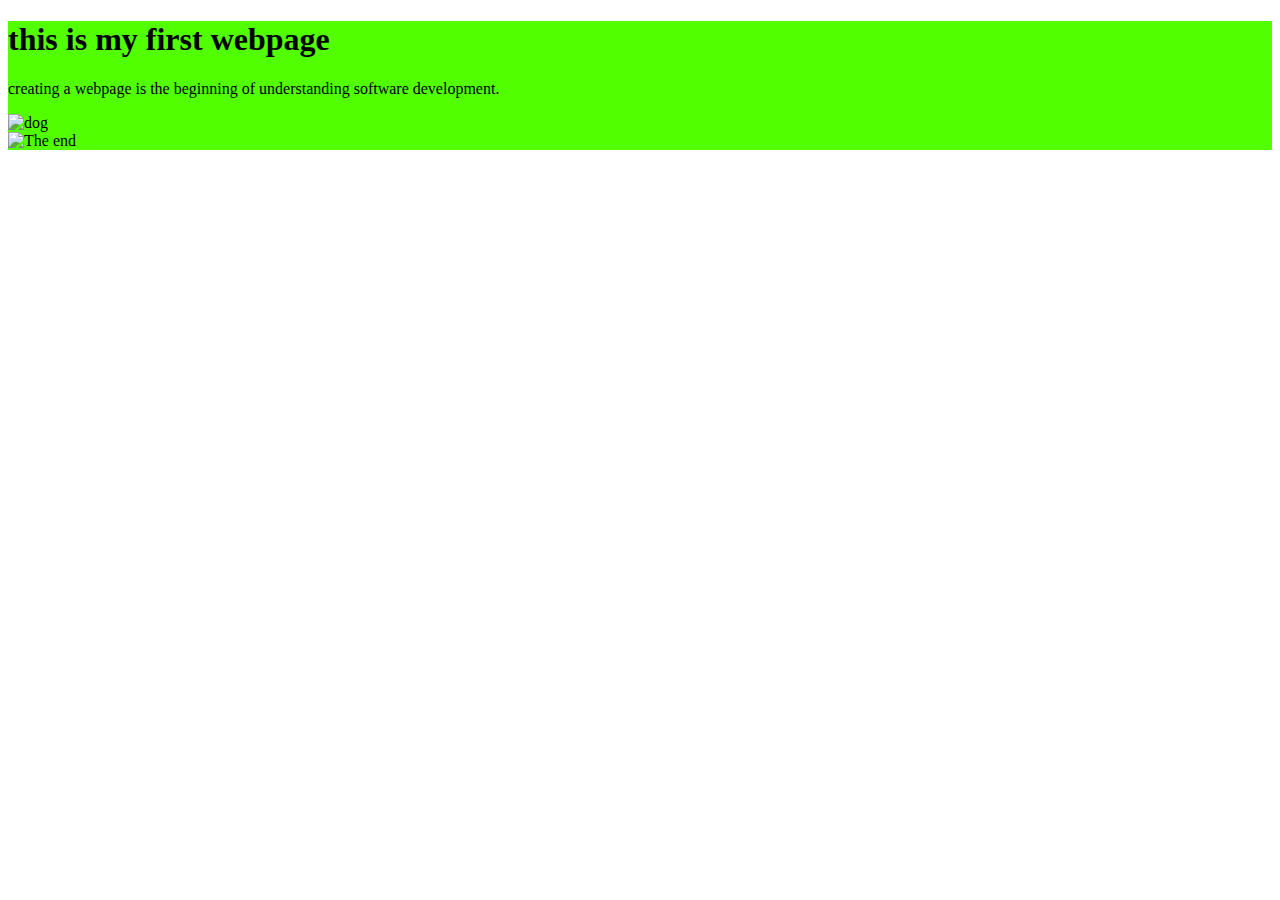
==== ernest.html @ 15bcd455 "add style" ====
<!DOCTYPE html>
<html lang="en">
<head>
    <title>software engineering</title>
    <link rel="stylesheet" href="styles.css">
</head>
<body>
    <div class="container">
    <h1><strong>this is my first webpage</strong></h1>
      <p>creating a webpage is the beginning of understanding software development. <img src="https://wallpaperaccess.com/full/4286357.png" alt=""></p><img src="https://cliparting.com/wp-content/uploads/2018/03/cool-pictures-2018-2.jpg" alt="dog"><footer><img src="https://archziner.com/wp-content/uploads/2020/07/it-movie-inspired-super-cool-wallpapers-loser-lover-neon-sign-on-black-background.jpg" alt="The end"></footer>
    </div>
</body>
</html>
---- styles.css ----
.container
    {
        background-color: hsl(101, 100%, 50%);
    }
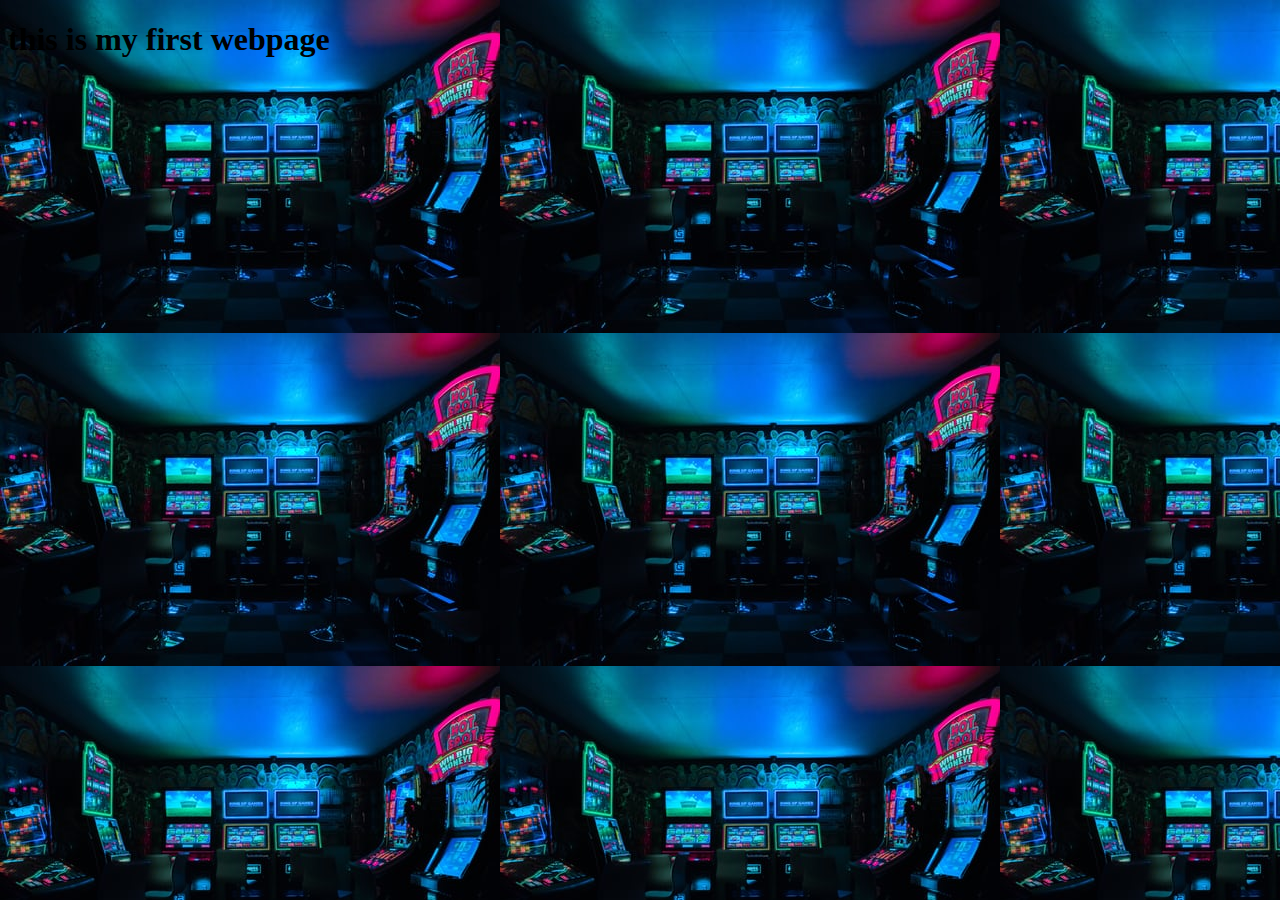
==== commit 134dc0b9: "container" ====
--- a/ernest.html
+++ b/ernest.html
@@ -1,13 +1,18 @@
 <!DOCTYPE html>
 <html lang="en">
 <head>
-    <title>software engineering</title>
+    <title></title>
     <link rel="stylesheet" href="styles.css">
 </head>
 <body>
     <div class="container">
     <h1><strong>this is my first webpage</strong></h1>
-      <p>creating a webpage is the beginning of understanding software development. <img src="https://wallpaperaccess.com/full/4286357.png" alt=""></p><img src="https://cliparting.com/wp-content/uploads/2018/03/cool-pictures-2018-2.jpg" alt="dog"><footer><img src="https://archziner.com/wp-content/uploads/2020/07/it-movie-inspired-super-cool-wallpapers-loser-lover-neon-sign-on-black-background.jpg" alt="The end"></footer>
+    <p>
+    
+
+    </p>
+
+   
     </div>
 </body>
 </html>--- a/styles.css
+++ b/styles.css
@@ -1,5 +1,6 @@
-.container
-    {
-        background-color: hsl(101, 100%, 50%);
-    }
-    +body{
+    background-image: url(images/gaming.jpeg);
+}
+.fox{
+    width: 290px;
+}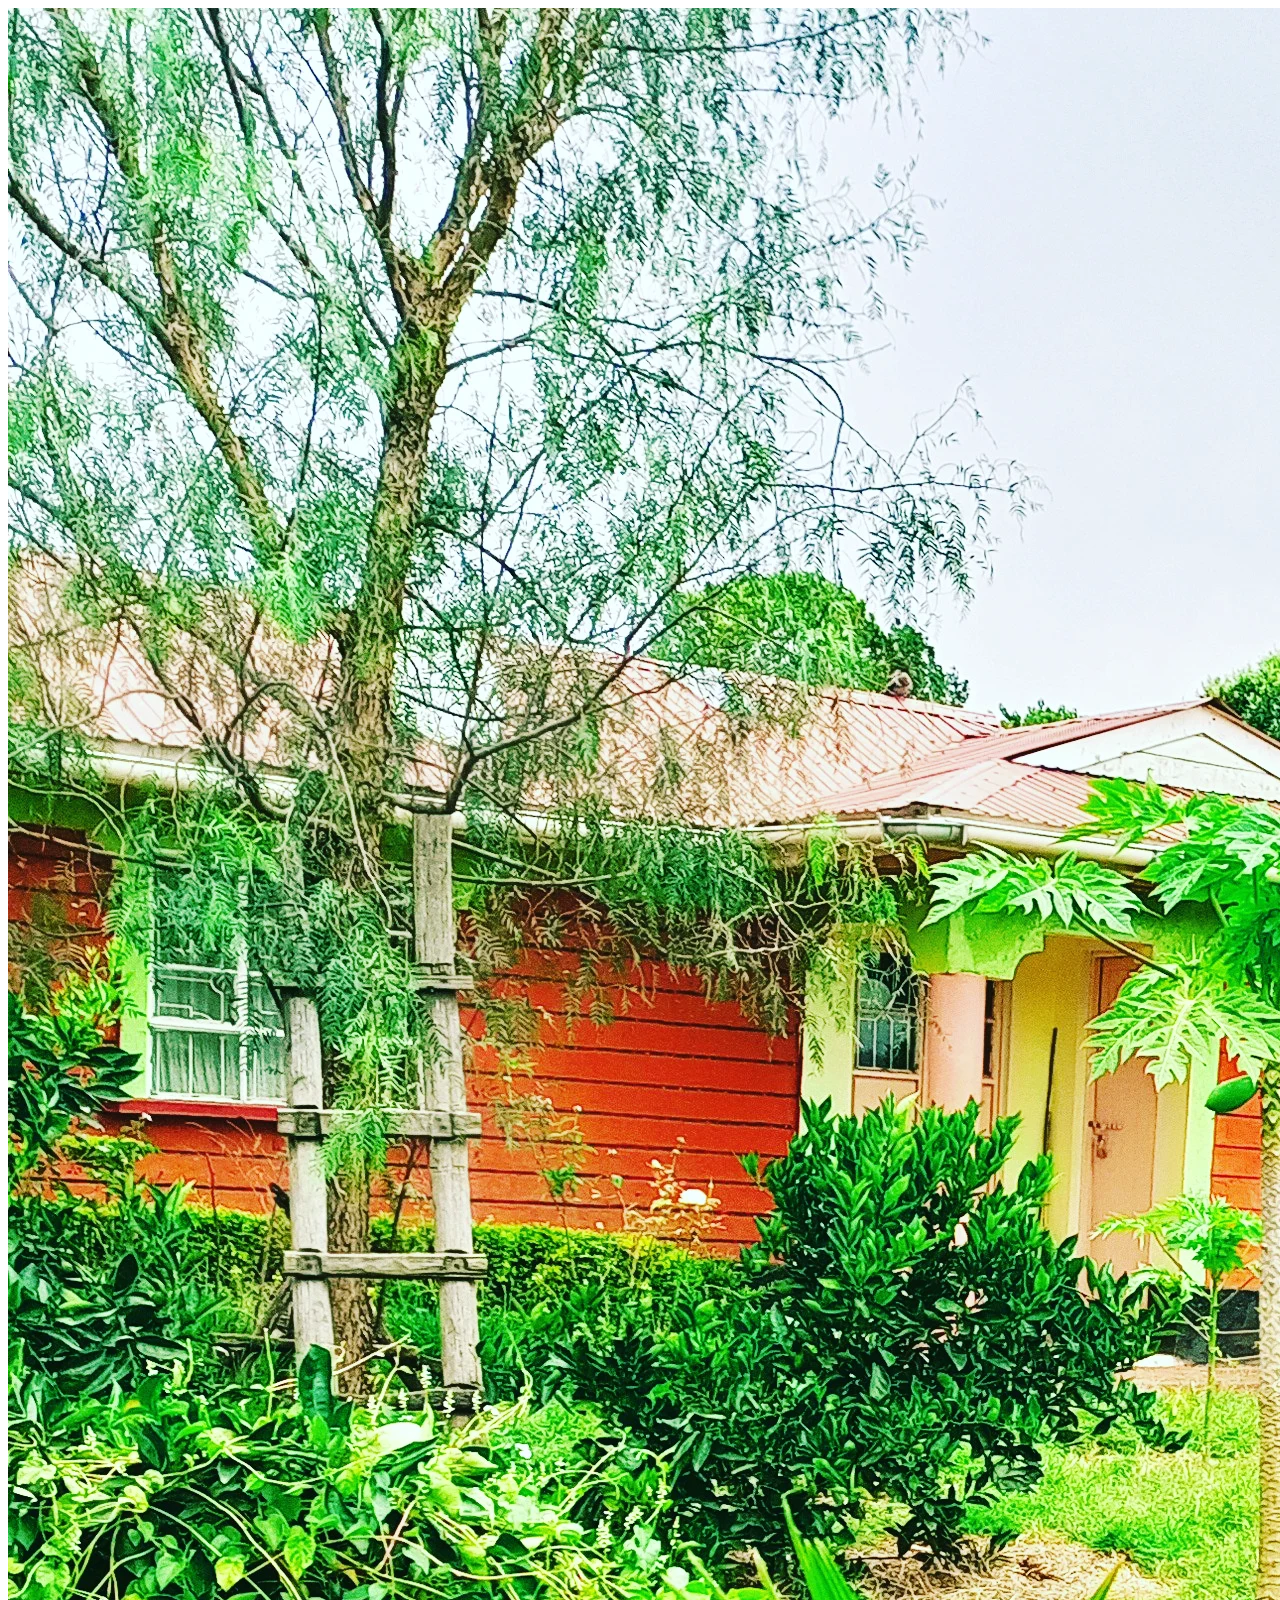
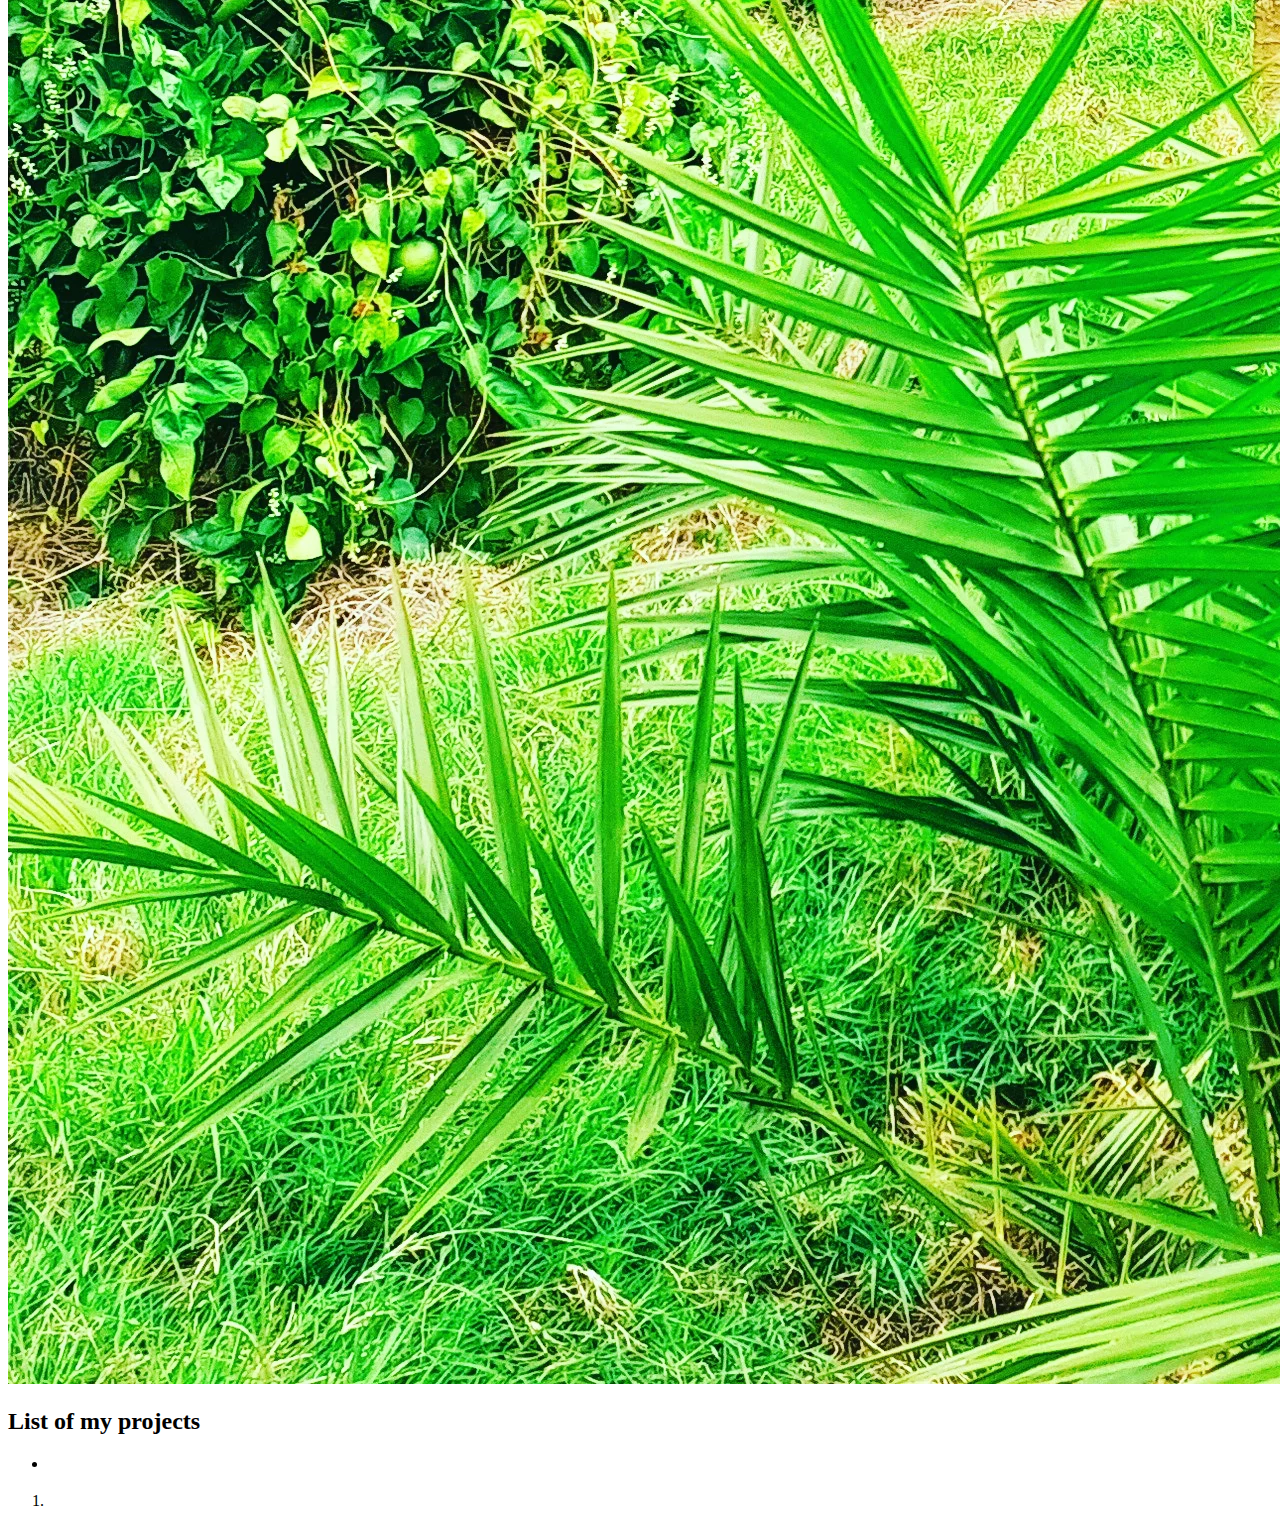
==== commit 8e0152a7: "images/ernest.webp" ====
--- a/ernest.html
+++ b/ernest.html
@@ -1,18 +1,26 @@
 <!DOCTYPE html>
 <html lang="en">
 <head>
-    <title></title>
+    <title><em>Ernest Cheruiyot</em></title>
     <link rel="stylesheet" href="styles.css">
 </head>
 <body>
     <div class="container">
-    <h1><strong>this is my first webpage</strong></h1>
-    <p>
-    
+     <img src="images/ernest.webp" alt="ernest">
+       <h2><strong>List of my projects</strong></h2>
+         <ul>
+             <li>
 
-    </p>
+             </li>
+         </ul>
+         <ol>
+             <li>
+                 <p>
+                     <h3></h3>
 
-   
+                 </p>
+             </li>
+         </ol>
     </div>
 </body>
 </html>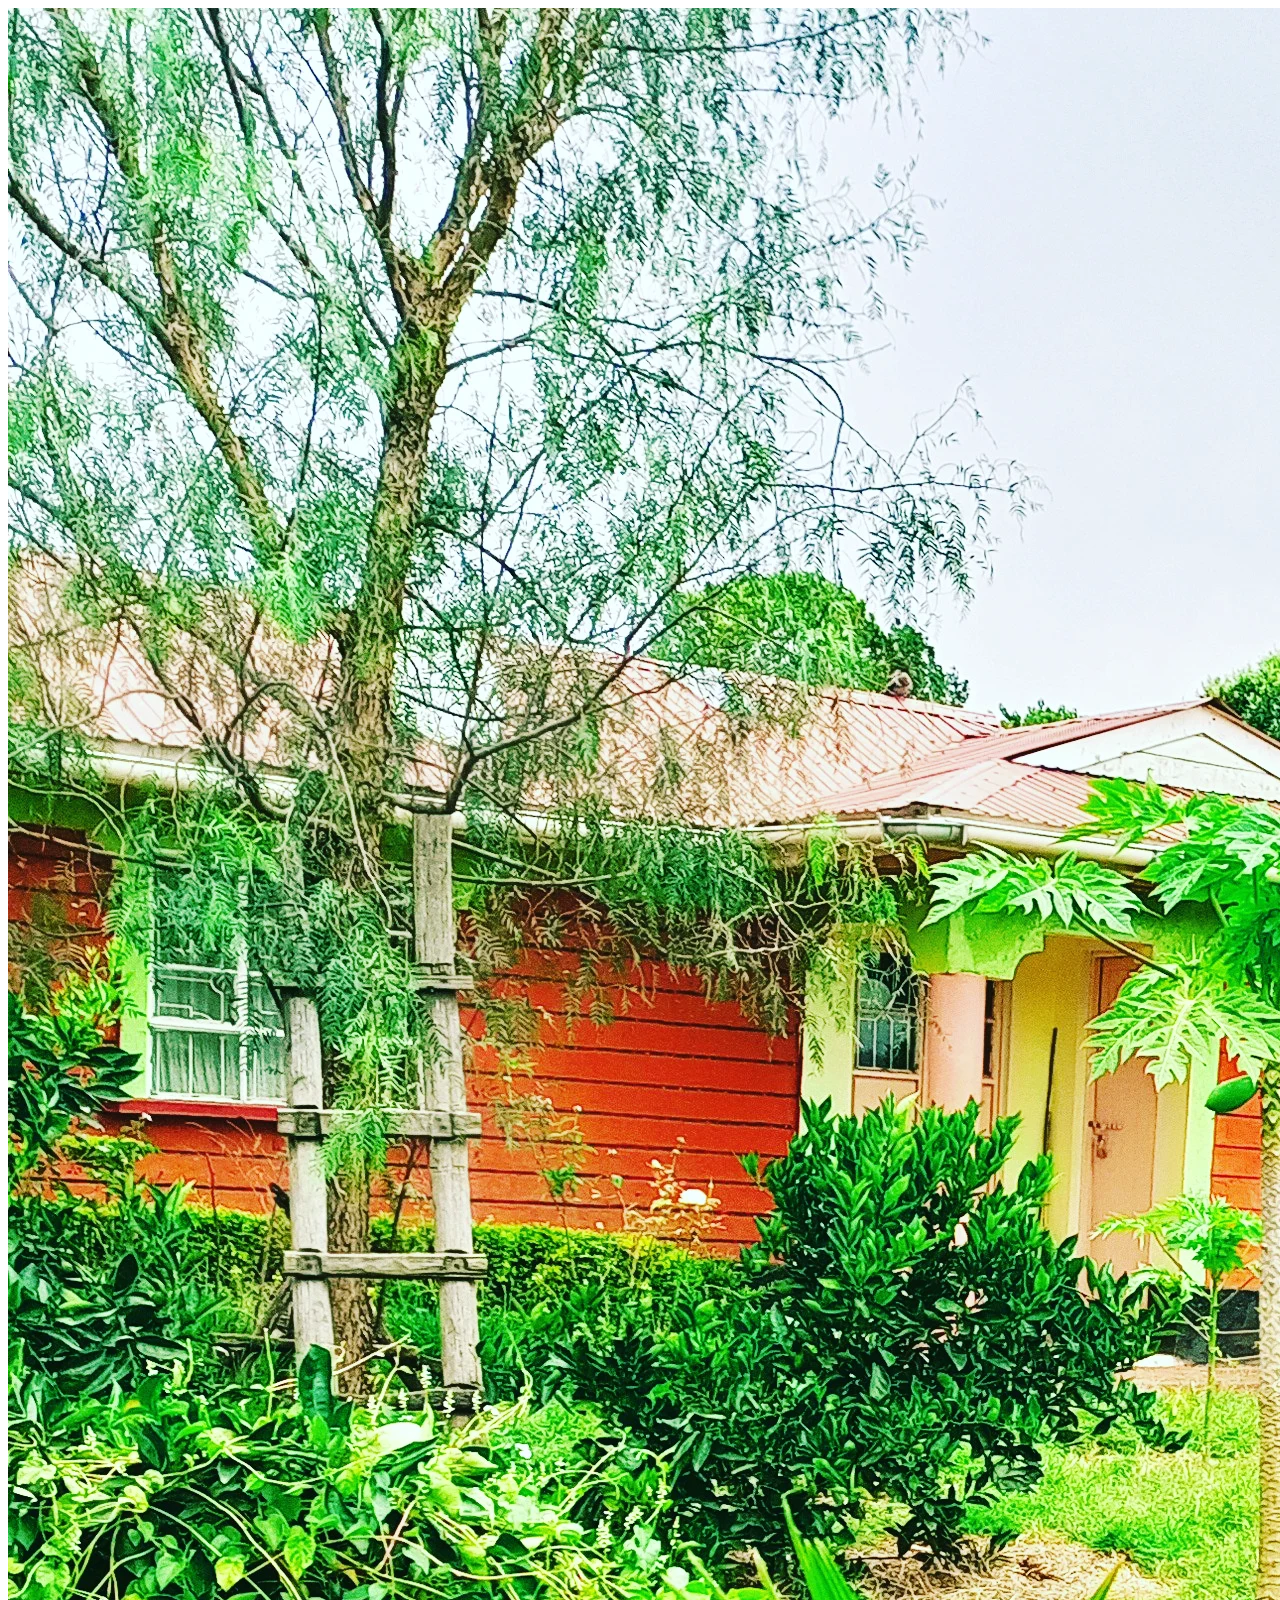
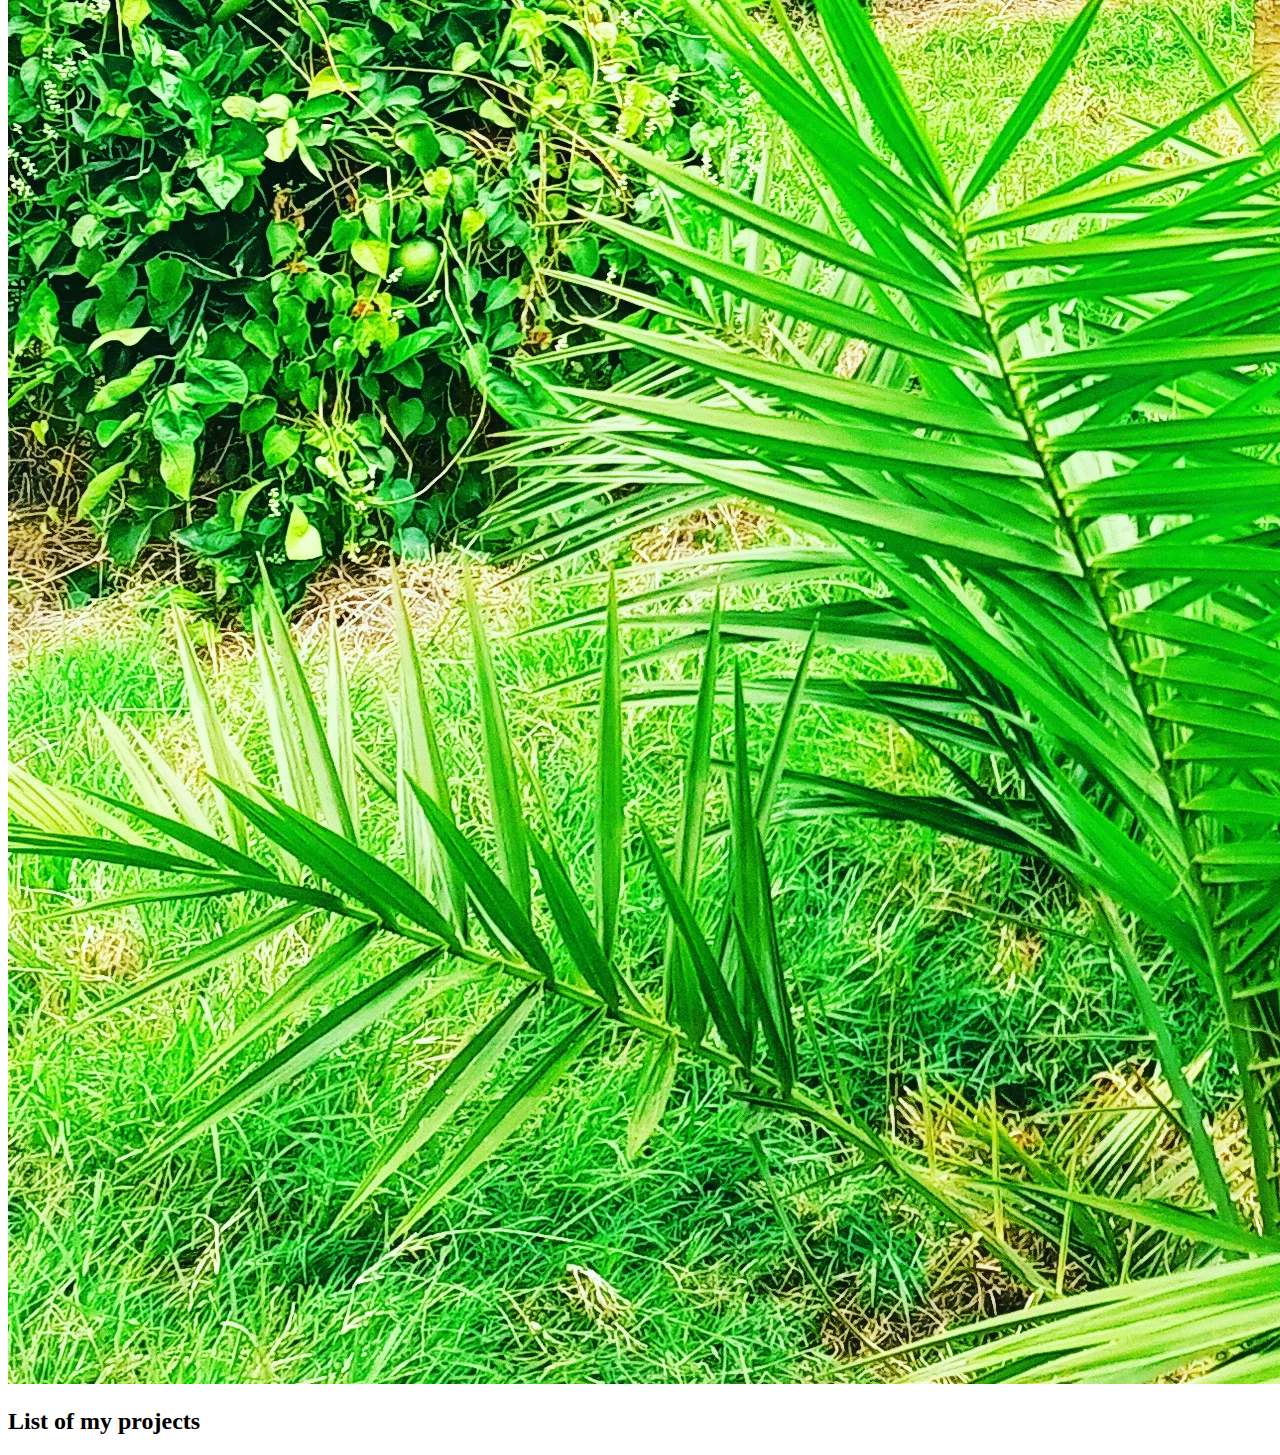
==== commit 92486d67: "List of my projects" ====
--- a/ernest.html
+++ b/ernest.html
@@ -8,19 +8,6 @@
     <div class="container">
      <img src="images/ernest.webp" alt="ernest">
        <h2><strong>List of my projects</strong></h2>
-         <ul>
-             <li>
-
-             </li>
-         </ul>
-         <ol>
-             <li>
-                 <p>
-                     <h3></h3>
-
-                 </p>
-             </li>
-         </ol>
     </div>
 </body>
 </html>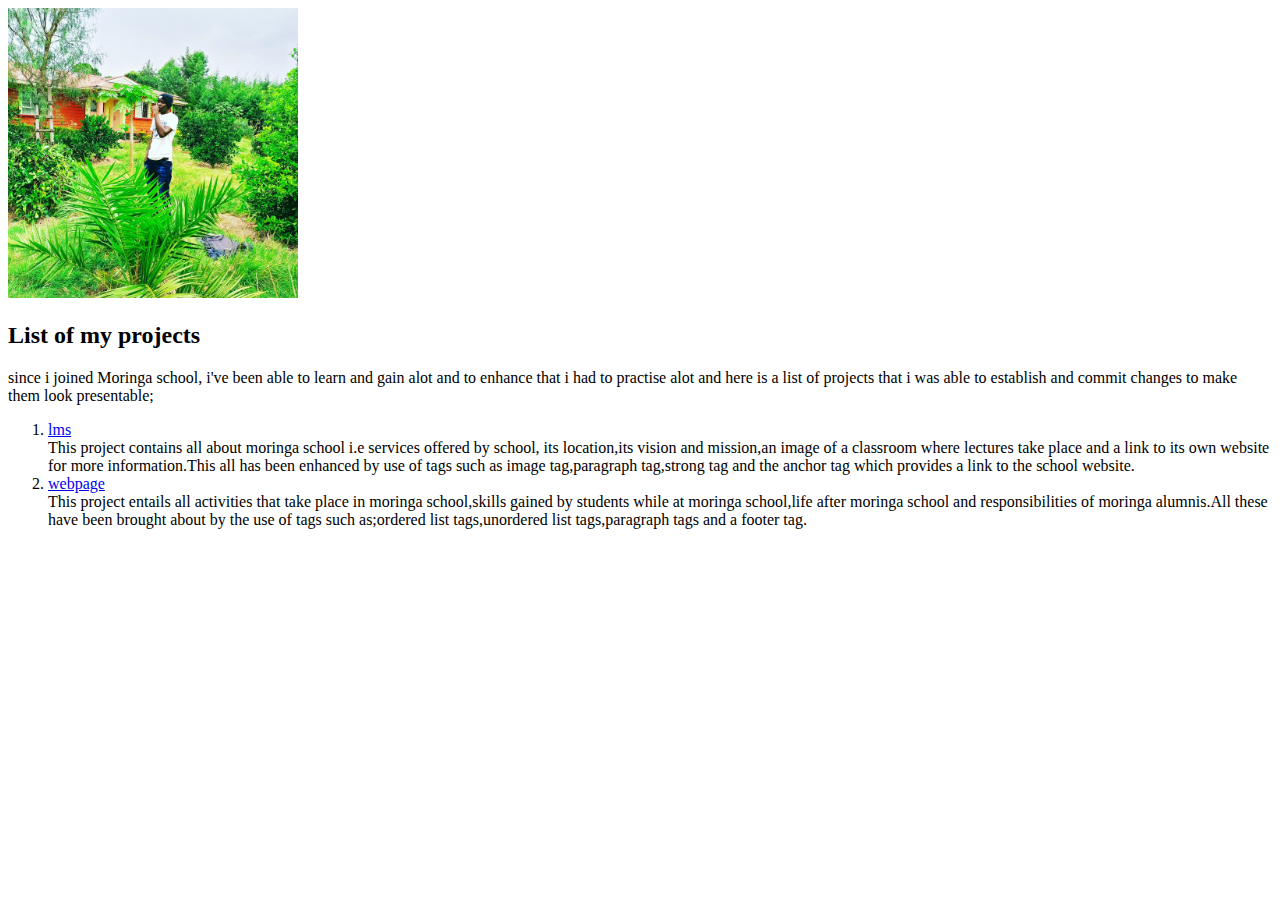
==== commit b1539b87: "add links" ====
--- a/ernest.html
+++ b/ernest.html
@@ -6,8 +6,24 @@
 </head>
 <body>
     <div class="container">
-     <img src="images/ernest.webp" alt="ernest">
+     <img class="ern" src="images/ernest.webp" alt="ernest">
        <h2><strong>List of my projects</strong></h2>
+        <p>since i joined Moringa school, i've been able to learn and 
+            gain alot and to enhance that i had to practise alot and here is 
+            a list of projects that i was able to establish and commit changes
+             to make them look presentable;
+            <ol>
+                <li><a href="https://github.com/Ern-est/Hybrid.git"> lms</a></li>
+        This project contains all about moringa school i.e services offered by school,
+        its location,its vision and mission,an image of a classroom where lectures take 
+        place and a link to its own website for more information.This all has been enhanced
+         by use of tags such as image tag,paragraph 
+        tag,strong tag and the anchor tag which provides a link to the school website.
+                <li><a href="https://github.com/Ern-est/Hybrid.git"> webpage</a></li>
+        This project entails all activities that take place in moringa school,skills gained by students while 
+        at moringa school,life after moringa school and responsibilities of moringa alumnis.All these have been brought about by the use of tags such as;ordered list tags,unordered list tags,paragraph tags and a footer tag.
+            </ol>
+        </p>
     </div>
 </body>
 </html>--- a/styles.css
+++ b/styles.css
@@ -0,0 +1,3 @@
+.ern{
+    width: 290px;
+}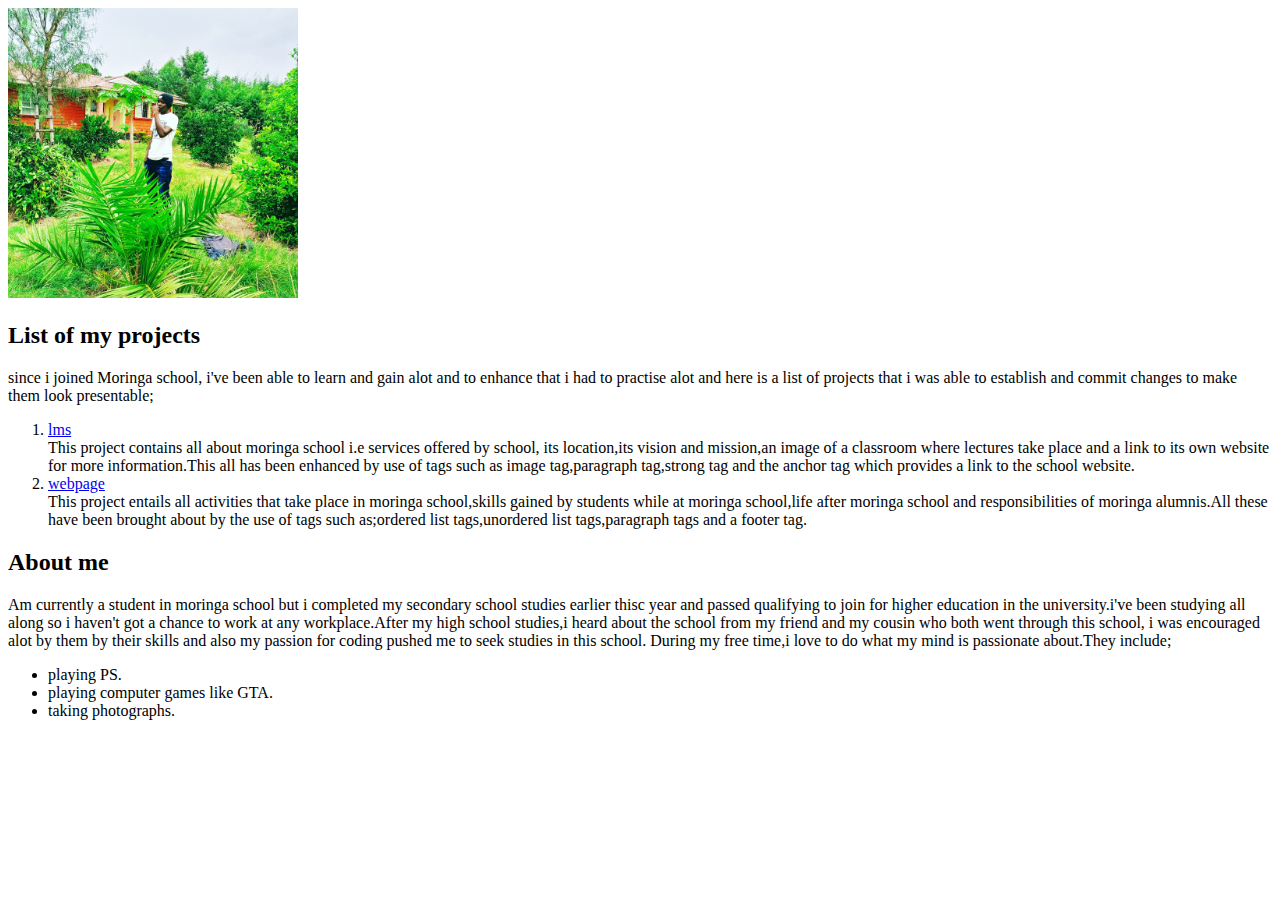
==== commit f6ce54bd: "add header" ====
--- a/ernest.html
+++ b/ernest.html
@@ -24,6 +24,13 @@
         at moringa school,life after moringa school and responsibilities of moringa alumnis.All these have been brought about by the use of tags such as;ordered list tags,unordered list tags,paragraph tags and a footer tag.
             </ol>
         </p>
+        <p><h2>About me</h2>
+            Am currently a student in moringa school but i completed my secondary school studies earlier thisc year and passed qualifying to join for higher education in the university.i've been studying all along so i haven't got a chance to work at any workplace.After my high school studies,i heard about the school from my friend and my cousin who both went through this school, i was encouraged alot by them by their skills and also my passion for coding pushed me to seek studies in this school.
+            During my free time,i love to do what my mind is passionate about.They include;
+            <ul><li>playing PS.</li>
+                <li>playing computer games like GTA.</li>
+                <li>taking photographs.</li>
+             </p>
     </div>
 </body>
 </html>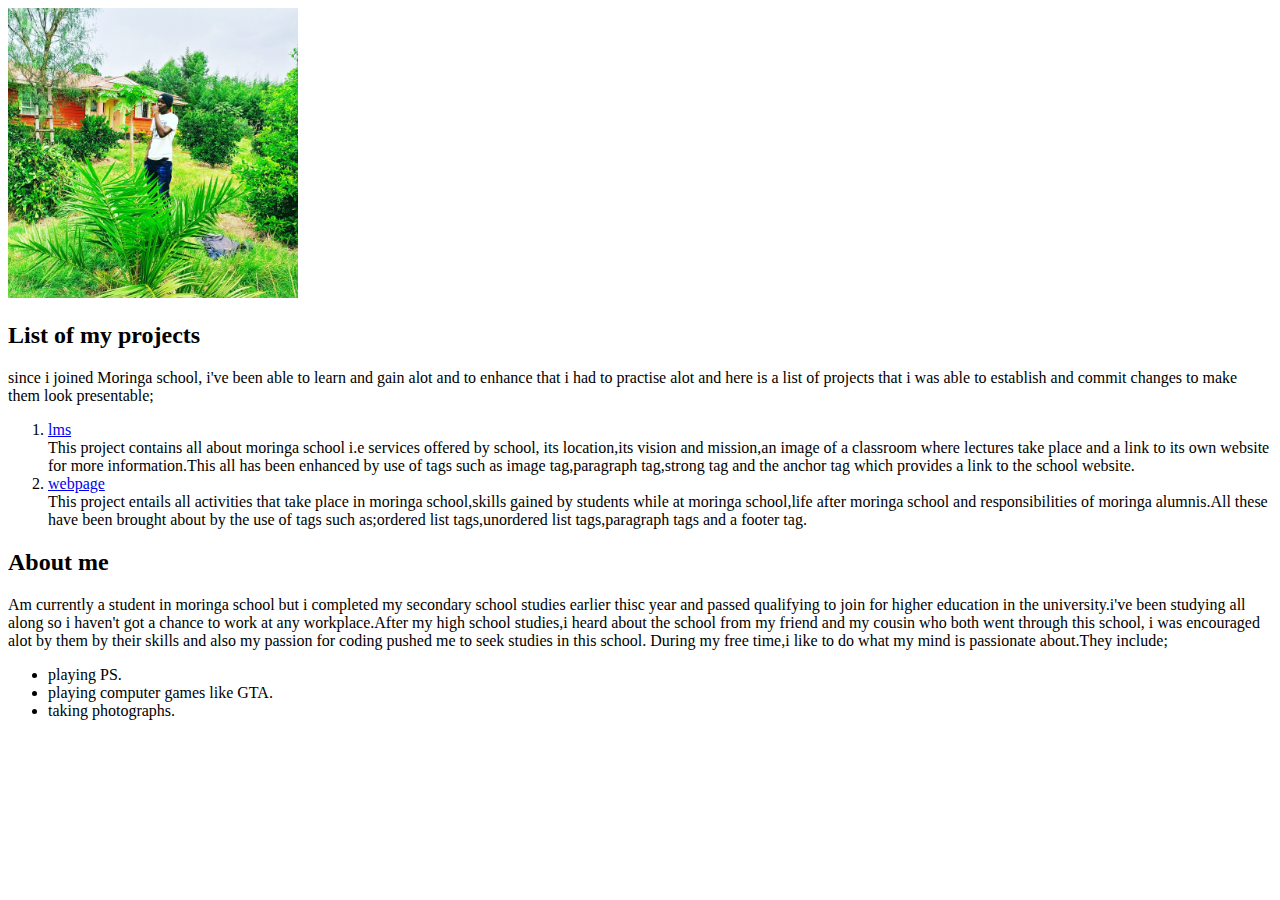
==== commit db508c6d: "add paragraph" ====
--- a/ernest.html
+++ b/ernest.html
@@ -26,7 +26,7 @@
         </p>
         <p><h2>About me</h2>
             Am currently a student in moringa school but i completed my secondary school studies earlier thisc year and passed qualifying to join for higher education in the university.i've been studying all along so i haven't got a chance to work at any workplace.After my high school studies,i heard about the school from my friend and my cousin who both went through this school, i was encouraged alot by them by their skills and also my passion for coding pushed me to seek studies in this school.
-            During my free time,i love to do what my mind is passionate about.They include;
+            During my free time,i like to do what my mind is passionate about.They include;
             <ul><li>playing PS.</li>
                 <li>playing computer games like GTA.</li>
                 <li>taking photographs.</li>
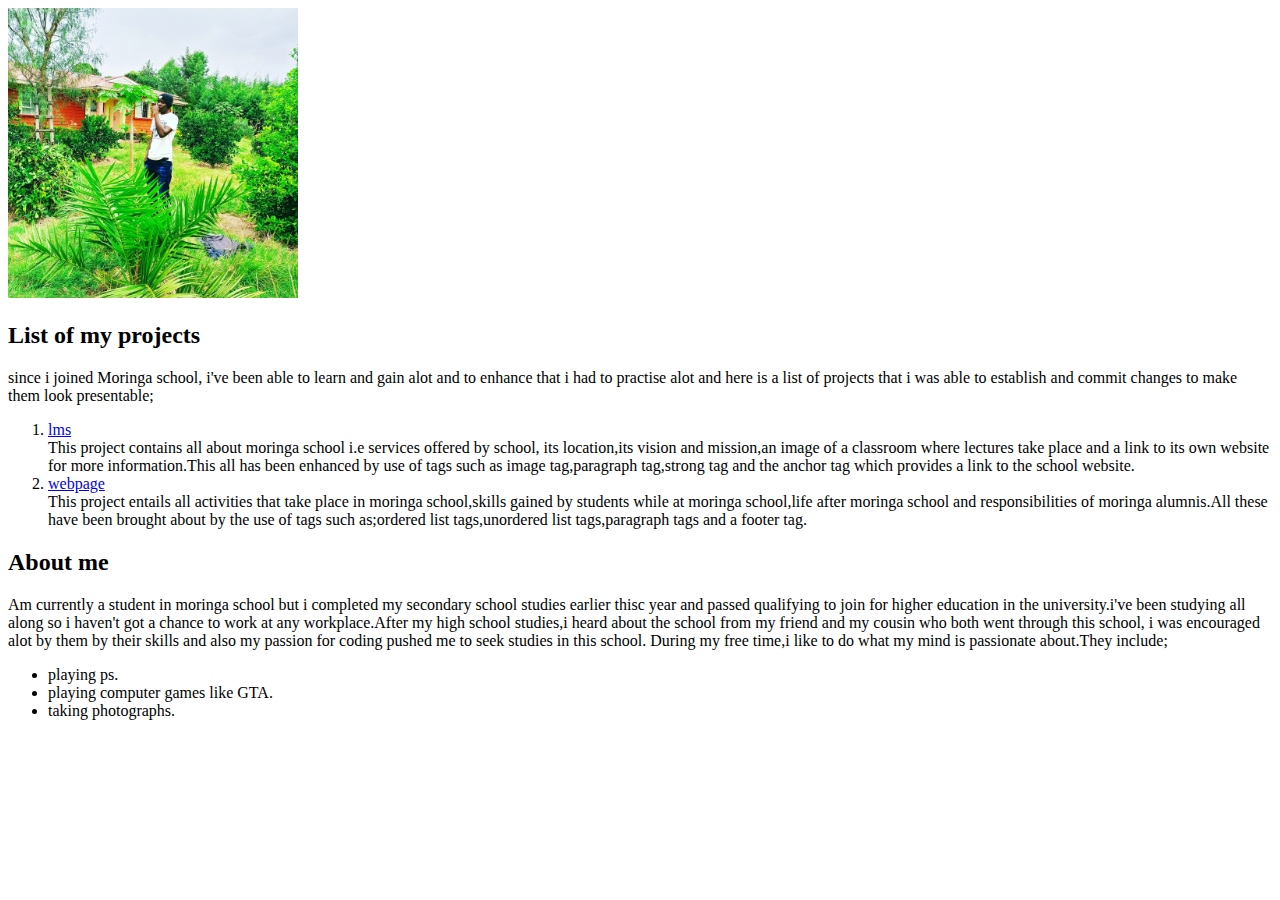
==== commit 04df7d83: "add unordered list" ====
--- a/ernest.html
+++ b/ernest.html
@@ -27,7 +27,7 @@
         <p><h2>About me</h2>
             Am currently a student in moringa school but i completed my secondary school studies earlier thisc year and passed qualifying to join for higher education in the university.i've been studying all along so i haven't got a chance to work at any workplace.After my high school studies,i heard about the school from my friend and my cousin who both went through this school, i was encouraged alot by them by their skills and also my passion for coding pushed me to seek studies in this school.
             During my free time,i like to do what my mind is passionate about.They include;
-            <ul><li>playing PS.</li>
+            <ul><li>playing ps.</li>
                 <li>playing computer games like GTA.</li>
                 <li>taking photographs.</li>
              </p>
